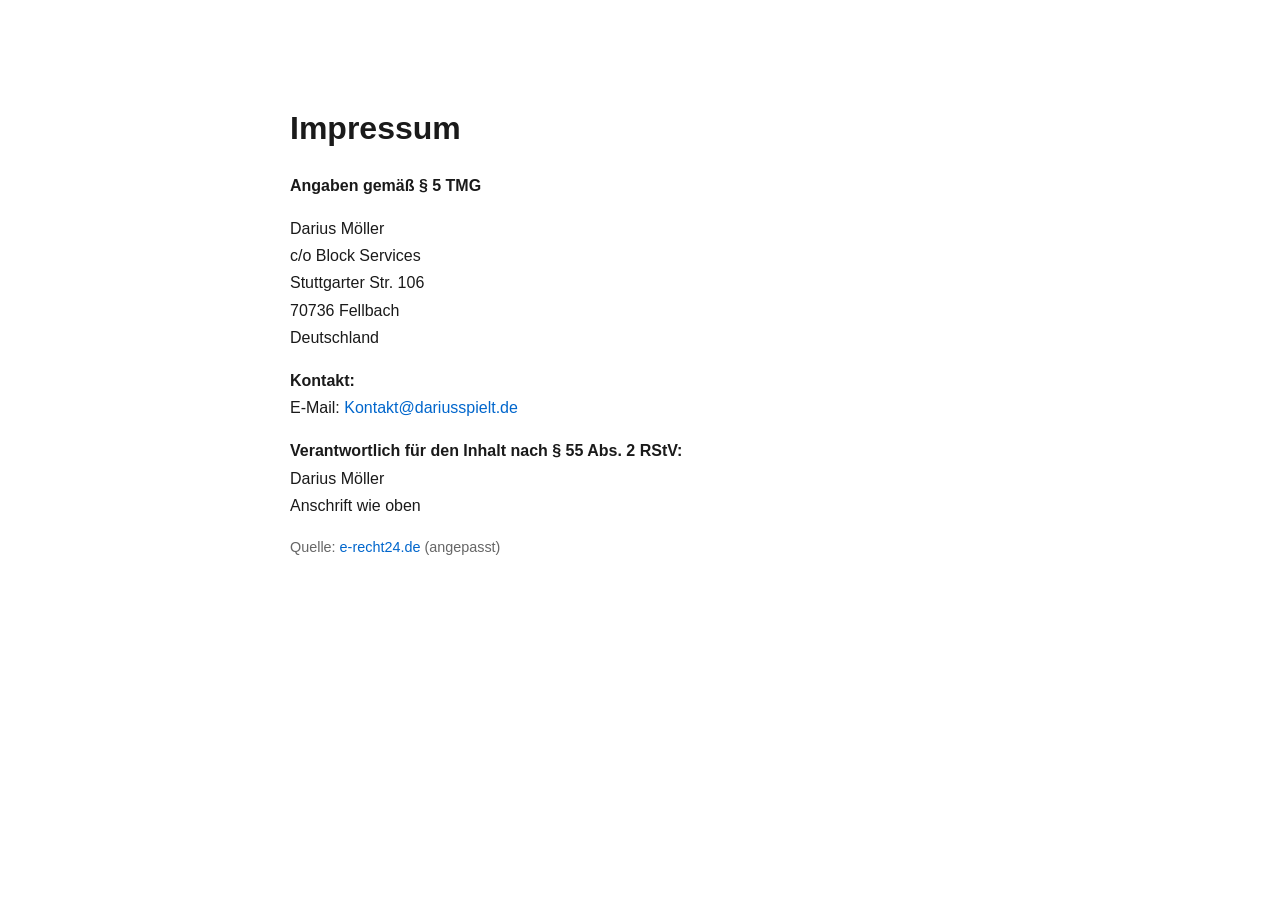
==== index.html @ 1720581f "Update index.html" ====
<!DOCTYPE html>
<html lang="de">
<head>
  <meta charset="UTF-8">
  <title>Impressum</title>
  <meta name="viewport" content="width=device-width, initial-scale=1.0">
  <style>
    :root {
      color-scheme: light dark;
      --bg: #ffffff;
      --fg: #1a1a1a;
      --link: #0066cc;
      --muted: #666666;
    }

    @media (prefers-color-scheme: dark) {
      :root {
        --bg: #121212;
        --fg: #eaeaea;
        --link: #66aaff;
        --muted: #aaaaaa;
      }
    }

    body {
      font-family: -apple-system, BlinkMacSystemFont, "Segoe UI", Roboto, Oxygen, Ubuntu, Cantarell, "Open Sans", "Helvetica Neue", sans-serif;
      background-color: var(--bg); 
      color: var(--fg);
      max-width: 700px;
      margin: 3rem auto;
      padding: 2rem;
      line-height: 1.7;
    }

    h1 {
      font-size: 2rem;
      margin-bottom: 1rem;
    }

    a {
      color: var(--link);
      text-decoration: none;
    }

    a:hover {
      text-decoration: underline;
    }

    p {
      margin: 1rem 0;
    } 

    .muted {
      color: var(--muted);
      font-size: 0.9rem;
    }
  </style>
</head>
<body>
  <h1>Impressum</h1>

  <p><strong>Angaben gemäß § 5 TMG</strong></p>
  <p>
    Darius Möller<br>
    c/o Block Services<br>
    Stuttgarter Str. 106<br>
    70736 Fellbach<br>
    Deutschland
  </p>

  <p><strong>Kontakt:</strong><br>
    E-Mail: <a href="mailto:Kontakt@dariusspielt.de">Kontakt@dariusspielt.de</a>
  </p>

  <p><strong>Verantwortlich für den Inhalt nach § 55 Abs. 2 RStV:</strong><br>
    Darius Möller<br>
    Anschrift wie oben
  </p>

  <p class="muted">Quelle: <a href="https://www.e-recht24.de" target="_blank" rel="noopener noreferrer">e-recht24.de</a> (angepasst)</p>
</body>
</html>
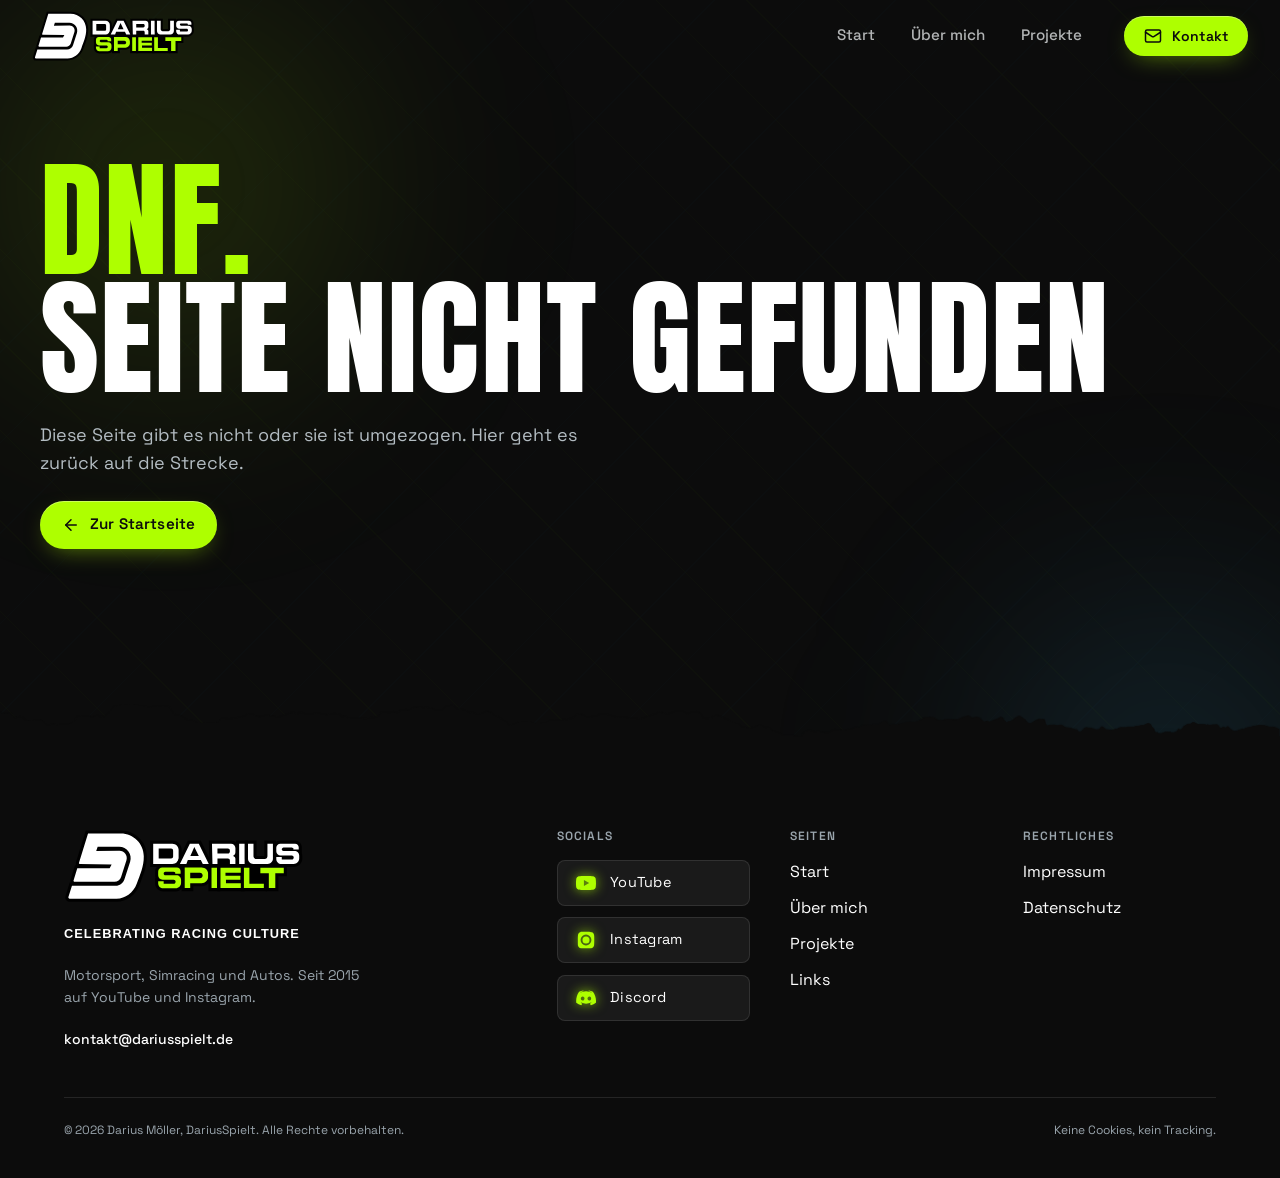
==== commit 7c2c152e: "Google-Search-Console-Bestaetigung einbauen Co-Authored-By: Claude Opus 5.5 <noreply@anthropic.com>" ====
--- a/index.html
+++ b/index.html
@@ -1,82 +1,67 @@
-<!DOCTYPE html>
+<!doctype html>
 <html lang="de">
-<head>
-  <meta charset="UTF-8">
-  <title>Impressum</title>
-  <meta name="viewport" content="width=device-width, initial-scale=1.0">
-  <style>
-    :root {
-      color-scheme: light dark;
-      --bg: #ffffff;
-      --fg: #1a1a1a;
-      --link: #0066cc;
-      --muted: #666666;
-    }
+  <head>
+    <meta charset="UTF-8" />
+    <meta name="viewport" content="width=device-width, initial-scale=1.0, viewport-fit=cover" />
+    <title>DariusSpielt | Motorsport, Simracing &amp; Autos</title>
+    <meta
+      name="description"
+      content="DariusSpielt: Videos über Motorsport, Simracing und Autos seit 2015. Von Darius Möller, Content Creator, Grafikdesigner und Video-Editor."
+    />
+    <meta name="theme-color" content="#0C0C0C" />
+    <!-- Google Search Console, Inhaberschaft bestaetigt am 02.10.2026 -->
+    <meta name="google-site-verification" content="xRB7mwkEUTZWtVDCp880wCZOaAtOMyfoF1t7S5r_OQ0" />
+    <link rel="icon" href="/favicon.ico" sizes="any" />
+    <link rel="canonical" href="https://www.dariusspielt.de/" />
 
-    @media (prefers-color-scheme: dark) {
-      :root {
-        --bg: #121212;
-        --fg: #eaeaea;
-        --link: #66aaff;
-        --muted: #aaaaaa;
+    <meta property="og:type" content="website" />
+    <meta property="og:locale" content="de_DE" />
+    <meta property="og:site_name" content="DariusSpielt" />
+    <meta property="og:title" content="DariusSpielt | Motorsport, Simracing &amp; Autos" />
+    <meta property="og:description" content="Videos über Motorsport, Simracing und Autos seit 2015." />
+    <meta property="og:url" content="https://www.dariusspielt.de/" />
+    <meta property="og:image" content="https://www.dariusspielt.de/og-image.jpg" />
+    <meta property="og:image:width" content="1200" />
+    <meta property="og:image:height" content="630" />
+    <meta property="og:image:alt" content="DariusSpielt: Porsche im DariusSpielt-Design beim Endurance-Rennen" />
+    <meta name="twitter:card" content="summary_large_image" />
+
+    <!-- Strukturierte Daten (29.09.2026): erklaeren Suchmaschinen, wer hinter
+         der Seite steht und welche Profile dazugehoeren (sameAs). Hilft Google,
+         Website, YouTube-Kanal und Instagram als eine Person/Marke zu erkennen. -->
+    <script type="application/ld+json">
+      {
+        "@context": "https://schema.org",
+        "@graph": [
+          {
+            "@type": "Person",
+            "@id": "https://www.dariusspielt.de/#person",
+            "name": "Darius Möller",
+            "alternateName": ["DariusSpielt", "Darius Spielt"],
+            "url": "https://www.dariusspielt.de/",
+            "image": "https://www.dariusspielt.de/darius-moeller.jpg",
+            "jobTitle": "Content Creator, Grafikdesigner und Video-Editor",
+            "description": "Content Creator mit Videos über Motorsport, Simracing und Autos seit 2015.",
+            "knowsAbout": ["Motorsport", "Simracing", "Autos", "Videoschnitt", "Thumbnail-Design"],
+            "sameAs": ["https://www.youtube.com/@DariusSpielt", "https://www.instagram.com/dariiiuz"]
+          },
+          {
+            "@type": "WebSite",
+            "@id": "https://www.dariusspielt.de/#website",
+            "url": "https://www.dariusspielt.de/",
+            "name": "DariusSpielt",
+            "alternateName": ["Darius Spielt", "dariusspielt.de"],
+            "inLanguage": "de-DE",
+            "publisher": { "@id": "https://www.dariusspielt.de/#person" }
+          }
+        ]
       }
-    }
-
-    body {
-      font-family: -apple-system, BlinkMacSystemFont, "Segoe UI", Roboto, Oxygen, Ubuntu, Cantarell, "Open Sans", "Helvetica Neue", sans-serif;
-      background-color: var(--bg); 
-      color: var(--fg);
-      max-width: 700px;
-      margin: 3rem auto;
-      padding: 2rem;
-      line-height: 1.7;
-    }
-
-    h1 {
-      font-size: 2rem;
-      margin-bottom: 1rem;
-    }
-
-    a {
-      color: var(--link);
-      text-decoration: none;
-    }
-
-    a:hover {
-      text-decoration: underline;
-    }
-
-    p {
-      margin: 1rem 0;
-    } 
-
-    .muted {
-      color: var(--muted);
-      font-size: 0.9rem;
-    }
-  </style>
-</head>
-<body>
-  <h1>Impressum</h1>
-
-  <p><strong>Angaben gemäß § 5 TMG</strong></p>
-  <p>
-    Darius Möller<br>
-    c/o Block Services<br>
-    Stuttgarter Str. 106<br>
-    70736 Fellbach<br>
-    Deutschland
-  </p>
-
-  <p><strong>Kontakt:</strong><br>
-    E-Mail: <a href="mailto:Kontakt@dariusspielt.de">Kontakt@dariusspielt.de</a>
-  </p>
-
-  <p><strong>Verantwortlich für den Inhalt nach § 55 Abs. 2 RStV:</strong><br>
-    Darius Möller<br>
-    Anschrift wie oben
-  </p>
-
-  <p class="muted">Quelle: <a href="https://www.e-recht24.de" target="_blank" rel="noopener noreferrer">e-recht24.de</a> (angepasst)</p>
-</body>
+    </script>
+    <script type="module" crossorigin src="/assets/index-WYDnLMFp.js"></script>
+    <link rel="stylesheet" crossorigin href="/assets/index-CUKQoI2V.css">
+  </head>
+  <body>
+    <div id="root"></div>
+    <noscript>Diese Website benötigt JavaScript. Kontakt: kontakt@dariusspielt.de</noscript>
+  </body>
 </html>
--- a/assets/index-CUKQoI2V.css
+++ b/assets/index-CUKQoI2V.css
@@ -0,0 +1 @@
+*,:before,:after{--tw-border-spacing-x: 0;--tw-border-spacing-y: 0;--tw-translate-x: 0;--tw-translate-y: 0;--tw-rotate: 0;--tw-skew-x: 0;--tw-skew-y: 0;--tw-scale-x: 1;--tw-scale-y: 1;--tw-pan-x: ;--tw-pan-y: ;--tw-pinch-zoom: ;--tw-scroll-snap-strictness: proximity;--tw-gradient-from-position: ;--tw-gradient-via-position: ;--tw-gradient-to-position: ;--tw-ordinal: ;--tw-slashed-zero: ;--tw-numeric-figure: ;--tw-numeric-spacing: ;--tw-numeric-fraction: ;--tw-ring-inset: ;--tw-ring-offset-width: 0px;--tw-ring-offset-color: #fff;--tw-ring-color: rgb(59 130 246 / .5);--tw-ring-offset-shadow: 0 0 #0000;--tw-ring-shadow: 0 0 #0000;--tw-shadow: 0 0 #0000;--tw-shadow-colored: 0 0 #0000;--tw-blur: ;--tw-brightness: ;--tw-contrast: ;--tw-grayscale: ;--tw-hue-rotate: ;--tw-invert: ;--tw-saturate: ;--tw-sepia: ;--tw-drop-shadow: ;--tw-backdrop-blur: ;--tw-backdrop-brightness: ;--tw-backdrop-contrast: ;--tw-backdrop-grayscale: ;--tw-backdrop-hue-rotate: ;--tw-backdrop-invert: ;--tw-backdrop-opacity: ;--tw-backdrop-saturate: ;--tw-backdrop-sepia: ;--tw-contain-size: ;--tw-contain-layout: ;--tw-contain-paint: ;--tw-contain-style: }::backdrop{--tw-border-spacing-x: 0;--tw-border-spacing-y: 0;--tw-translate-x: 0;--tw-translate-y: 0;--tw-rotate: 0;--tw-skew-x: 0;--tw-skew-y: 0;--tw-scale-x: 1;--tw-scale-y: 1;--tw-pan-x: ;--tw-pan-y: ;--tw-pinch-zoom: ;--tw-scroll-snap-strictness: proximity;--tw-gradient-from-position: ;--tw-gradient-via-position: ;--tw-gradient-to-position: ;--tw-ordinal: ;--tw-slashed-zero: ;--tw-numeric-figure: ;--tw-numeric-spacing: ;--tw-numeric-fraction: ;--tw-ring-inset: ;--tw-ring-offset-width: 0px;--tw-ring-offset-color: #fff;--tw-ring-color: rgb(59 130 246 / .5);--tw-ring-offset-shadow: 0 0 #0000;--tw-ring-shadow: 0 0 #0000;--tw-shadow: 0 0 #0000;--tw-shadow-colored: 0 0 #0000;--tw-blur: ;--tw-brightness: ;--tw-contrast: ;--tw-grayscale: ;--tw-hue-rotate: ;--tw-invert: ;--tw-saturate: ;--tw-sepia: ;--tw-drop-shadow: ;--tw-backdrop-blur: ;--tw-backdrop-brightness: ;--tw-backdrop-contrast: ;--tw-backdrop-grayscale: ;--tw-backdrop-hue-rotate: ;--tw-backdrop-invert: ;--tw-backdrop-opacity: ;--tw-backdrop-saturate: ;--tw-backdrop-sepia: ;--tw-contain-size: ;--tw-contain-layout: ;--tw-contain-paint: ;--tw-contain-style: }*,:before,:after{box-sizing:border-box;border-width:0;border-style:solid;border-color:#e5e7eb}:before,:after{--tw-content: ""}html,:host{line-height:1.5;-webkit-text-size-adjust:100%;-moz-tab-size:4;-o-tab-size:4;tab-size:4;font-family:Space Grotesk,sans-serif;font-feature-settings:normal;font-variation-settings:normal;-webkit-tap-highlight-color:transparent}body{margin:0;line-height:inherit}hr{height:0;color:inherit;border-top-width:1px}abbr:where([title]){-webkit-text-decoration:underline dotted;text-decoration:underline dotted}h1,h2,h3,h4,h5,h6{font-size:inherit;font-weight:inherit}a{color:inherit;text-decoration:inherit}b,strong{font-weight:bolder}code,kbd,samp,pre{font-family:ui-monospace,SFMono-Regular,Menlo,Monaco,Consolas,Liberation Mono,Courier New,monospace;font-feature-settings:normal;font-variation-settings:normal;font-size:1em}small{font-size:80%}sub,sup{font-size:75%;line-height:0;position:relative;vertical-align:baseline}sub{bottom:-.25em}sup{top:-.5em}table{text-indent:0;border-color:inherit;border-collapse:collapse}button,input,optgroup,select,textarea{font-family:inherit;font-feature-settings:inherit;font-variation-settings:inherit;font-size:100%;font-weight:inherit;line-height:inherit;letter-spacing:inherit;color:inherit;margin:0;padding:0}button,select{text-transform:none}button,input:where([type=button]),input:where([type=reset]),input:where([type=submit]){-webkit-appearance:button;background-color:transparent;background-image:none}:-moz-focusring{outline:auto}:-moz-ui-invalid{box-shadow:none}progress{vertical-align:baseline}::-webkit-inner-spin-button,::-webkit-outer-spin-button{height:auto}[type=search]{-webkit-appearance:textfield;outline-offset:-2px}::-webkit-search-decoration{-webkit-appearance:none}::-webkit-file-upload-button{-webkit-appearance:button;font:inherit}summary{display:list-item}blockquote,dl,dd,h1,h2,h3,h4,h5,h6,hr,figure,p,pre{margin:0}fieldset{margin:0;padding:0}legend{padding:0}ol,ul,menu{list-style:none;margin:0;padding:0}dialog{padding:0}textarea{resize:vertical}input::-moz-placeholder,textarea::-moz-placeholder{opacity:1;color:#9ca3af}input::placeholder,textarea::placeholder{opacity:1;color:#9ca3af}button,[role=button]{cursor:pointer}:disabled{cursor:default}img,svg,video,canvas,audio,iframe,embed,object{display:block;vertical-align:middle}img,video{max-width:100%;height:auto}[hidden]:where(:not([hidden=until-found])){display:none}.sr-only{position:absolute;width:1px;height:1px;padding:0;margin:-1px;overflow:hidden;clip:rect(0,0,0,0);white-space:nowrap;border-width:0}.pointer-events-none{pointer-events:none}.pointer-events-auto{pointer-events:auto}.visible{visibility:visible}.invisible{visibility:hidden}.fixed{position:fixed}.absolute{position:absolute}.relative{position:relative}.sticky{position:sticky}.inset-0{top:0;right:0;bottom:0;left:0}.inset-x-0{left:0;right:0}.inset-y-0{top:0;bottom:0}.-left-\[10\%\]{left:-10%}.-right-\[10\%\]{right:-10%}.bottom-0{bottom:0}.bottom-8{bottom:2rem}.left-0{left:0}.left-2\/4{left:50%}.left-4{left:1rem}.left-5{left:1.25rem}.left-\[3\%\]{left:3%}.left-\[6\%\]{left:6%}.right-\[3\%\]{right:3%}.right-\[6\%\]{right:6%}.top-0{top:0}.top-1\/2,.top-2\/4{top:50%}.top-5{top:1.25rem}.top-6{top:1.5rem}.-z-10{z-index:-10}.z-0{z-index:0}.z-10{z-index:10}.z-20{z-index:20}.z-30{z-index:30}.z-40{z-index:40}.col-span-2{grid-column:span 2 / span 2}.m-0{margin:0}.mx-auto{margin-left:auto;margin-right:auto}.\!mt-0{margin-top:0!important}.-mt-8{margin-top:-2rem}.mb-1{margin-bottom:.25rem}.mb-12{margin-bottom:3rem}.ml-2{margin-left:.5rem}.ml-4{margin-left:1rem}.mt-12{margin-top:3rem}.mt-2{margin-top:.5rem}.mt-4{margin-top:1rem}.mt-5{margin-top:1.25rem}.block{display:block}.inline-block{display:inline-block}.flex{display:flex}.grid{display:grid}.hidden{display:none}.aspect-\[16\/10\]{aspect-ratio:16/10}.aspect-video{aspect-ratio:16 / 9}.size-5{width:1.25rem;height:1.25rem}.size-6{width:1.5rem;height:1.5rem}.\!h-10{height:2.5rem!important}.h-11{height:2.75rem}.h-12{height:3rem}.h-14{height:3.5rem}.h-2{height:.5rem}.h-4{height:1rem}.h-auto{height:auto}.h-full{height:100%}.min-h-\[70dvh\]{min-height:70dvh}.min-h-\[calc\(100dvh-var\(--header-h\)\)\]{min-height:calc(100dvh - var(--header-h))}.min-h-screen{min-height:100vh}.w-11{width:2.75rem}.w-12{width:3rem}.w-4{width:1rem}.w-\[13\.5rem\]{width:13.5rem}.w-\[130px\]{width:130px}.w-\[140px\]{width:140px}.w-\[18rem\]{width:18rem}.w-\[210px\]{width:210px}.w-\[220px\]{width:220px}.w-\[240px\]{width:240px}.w-\[min\(18rem\,calc\(100vw-5rem\)\)\]{width:min(18rem,calc(100vw - 5rem))}.w-auto{width:auto}.w-fit{width:-moz-fit-content;width:fit-content}.w-full{width:100%}.w-px{width:1px}.max-w-5xl{max-width:64rem}.max-w-6xl{max-width:72rem}.max-w-7xl{max-width:80rem}.max-w-\[1200px\]{max-width:1200px}.max-w-\[1240px\]{max-width:1240px}.max-w-\[1400px\]{max-width:1400px}.max-w-\[300px\]{max-width:300px}.max-w-\[34rem\]{max-width:34rem}.max-w-\[36ch\]{max-width:36ch}.max-w-\[46ch\]{max-width:46ch}.max-w-\[48ch\]{max-width:48ch}.max-w-\[520px\]{max-width:520px}.max-w-\[52ch\]{max-width:52ch}.max-w-\[560px\]{max-width:560px}.max-w-\[58ch\]{max-width:58ch}.max-w-\[70ch\]{max-width:70ch}.max-w-none{max-width:none}.shrink-0{flex-shrink:0}.-translate-x-2\/4{--tw-translate-x: -50%;transform:translate(var(--tw-translate-x),var(--tw-translate-y)) rotate(var(--tw-rotate)) skew(var(--tw-skew-x)) skewY(var(--tw-skew-y)) scaleX(var(--tw-scale-x)) scaleY(var(--tw-scale-y))}.-translate-y-1\/2,.-translate-y-2\/4{--tw-translate-y: -50%;transform:translate(var(--tw-translate-x),var(--tw-translate-y)) rotate(var(--tw-rotate)) skew(var(--tw-skew-x)) skewY(var(--tw-skew-y)) scaleX(var(--tw-scale-x)) scaleY(var(--tw-scale-y))}.translate-x-\[2px\]{--tw-translate-x: 2px;transform:translate(var(--tw-translate-x),var(--tw-translate-y)) rotate(var(--tw-rotate)) skew(var(--tw-skew-x)) skewY(var(--tw-skew-y)) scaleX(var(--tw-scale-x)) scaleY(var(--tw-scale-y))}.scale-110{--tw-scale-x: 1.1;--tw-scale-y: 1.1;transform:translate(var(--tw-translate-x),var(--tw-translate-y)) rotate(var(--tw-rotate)) skew(var(--tw-skew-x)) skewY(var(--tw-skew-y)) scaleX(var(--tw-scale-x)) scaleY(var(--tw-scale-y))}.scale-90{--tw-scale-x: .9;--tw-scale-y: .9;transform:translate(var(--tw-translate-x),var(--tw-translate-y)) rotate(var(--tw-rotate)) skew(var(--tw-skew-x)) skewY(var(--tw-skew-y)) scaleX(var(--tw-scale-x)) scaleY(var(--tw-scale-y))}.transform{transform:translate(var(--tw-translate-x),var(--tw-translate-y)) rotate(var(--tw-rotate)) skew(var(--tw-skew-x)) skewY(var(--tw-skew-y)) scaleX(var(--tw-scale-x)) scaleY(var(--tw-scale-y))}@keyframes ping{75%,to{transform:scale(2);opacity:0}}.animate-ping{animation:ping 1s cubic-bezier(0,0,.2,1) infinite}.cursor-pointer{cursor:pointer}.select-none{-webkit-user-select:none;-moz-user-select:none;user-select:none}.resize{resize:both}.grid-cols-1{grid-template-columns:repeat(1,minmax(0,1fr))}.grid-cols-2{grid-template-columns:repeat(2,minmax(0,1fr))}.flex-col{flex-direction:column}.flex-wrap{flex-wrap:wrap}.items-start{align-items:flex-start}.items-center{align-items:center}.items-baseline{align-items:baseline}.justify-center{justify-content:center}.justify-between{justify-content:space-between}.gap-10{gap:2.5rem}.gap-12{gap:3rem}.gap-16{gap:4rem}.gap-2{gap:.5rem}.gap-2\.5{gap:.625rem}.gap-3{gap:.75rem}.gap-4{gap:1rem}.gap-5{gap:1.25rem}.gap-6{gap:1.5rem}.gap-8{gap:2rem}.overflow-hidden{overflow:hidden}.whitespace-nowrap{white-space:nowrap}.rounded-2xl{border-radius:1rem}.rounded-\[20px\]{border-radius:20px}.rounded-full{border-radius:9999px}.rounded-md{border-radius:.375rem}.rounded-t-\[40px\]{border-top-left-radius:40px;border-top-right-radius:40px}.border{border-width:1px}.border-2{border-width:2px}.border-b{border-bottom-width:1px}.border-t{border-top-width:1px}.border-white\/10{border-color:#ffffff1a}.border-white\/15{border-color:#ffffff26}.border-white\/70{border-color:#ffffffb3}.bg-\[\#0C0C0C\]{--tw-bg-opacity: 1;background-color:rgb(12 12 12 / var(--tw-bg-opacity, 1))}.bg-\[\#0C0C0C\]\/55{background-color:#0c0c0c8c}.bg-\[\#141414\]{--tw-bg-opacity: 1;background-color:rgb(20 20 20 / var(--tw-bg-opacity, 1))}.bg-black{--tw-bg-opacity: 1;background-color:rgb(0 0 0 / var(--tw-bg-opacity, 1))}.bg-white\/5{background-color:#ffffff0d}.bg-white\/\[0\.06\]{background-color:#ffffff0f}.bg-repeat{background-repeat:repeat}.object-contain{-o-object-fit:contain;object-fit:contain}.object-cover{-o-object-fit:cover;object-fit:cover}.p-1{padding:.25rem}.p-6{padding:1.5rem}.p-7{padding:1.75rem}.\!px-5{padding-left:1.25rem!important;padding-right:1.25rem!important}.px-2{padding-left:.5rem;padding-right:.5rem}.px-3{padding-left:.75rem;padding-right:.75rem}.px-4{padding-left:1rem;padding-right:1rem}.px-5{padding-left:1.25rem;padding-right:1.25rem}.px-6{padding-left:1.5rem;padding-right:1.5rem}.py-1\.5{padding-top:.375rem;padding-bottom:.375rem}.py-2{padding-top:.5rem;padding-bottom:.5rem}.py-2\.5{padding-top:.625rem;padding-bottom:.625rem}.pb-10{padding-bottom:2.5rem}.pb-24{padding-bottom:6rem}.pb-28{padding-bottom:7rem}.pb-32{padding-bottom:8rem}.pb-48{padding-bottom:12rem}.pt-10{padding-top:2.5rem}.pt-12{padding-top:3rem}.pt-14{padding-top:3.5rem}.pt-16{padding-top:4rem}.pt-2{padding-top:.5rem}.pt-24{padding-top:6rem}.pt-4{padding-top:1rem}.pt-6{padding-top:1.5rem}.pt-8{padding-top:2rem}.text-left{text-align:left}.text-center{text-align:center}.font-anton{font-family:Anton,sans-serif}.font-display{font-family:Kanit,sans-serif}.\!text-sm{font-size:.875rem!important;line-height:1.25rem!important}.text-2xl{font-size:1.5rem;line-height:2rem}.text-\[0\.8rem\]{font-size:.8rem}.text-\[0\.95rem\]{font-size:.95rem}.text-\[0\.98rem\]{font-size:.98rem}.text-\[1\.9rem\]{font-size:1.9rem}.text-\[1rem\]{font-size:1rem}.text-\[2\.6rem\]{font-size:2.6rem}.text-\[2rem\]{font-size:2rem}.text-base{font-size:1rem;line-height:1.5rem}.text-lg{font-size:1.125rem;line-height:1.75rem}.text-sm{font-size:.875rem;line-height:1.25rem}.text-xs{font-size:.75rem;line-height:1rem}.font-black{font-weight:900}.font-bold{font-weight:700}.font-medium{font-weight:500}.font-semibold{font-weight:600}.uppercase{text-transform:uppercase}.tabular-nums{--tw-numeric-spacing: tabular-nums;font-variant-numeric:var(--tw-ordinal) var(--tw-slashed-zero) var(--tw-numeric-figure) var(--tw-numeric-spacing) var(--tw-numeric-fraction)}.leading-none{line-height:1}.leading-relaxed{line-height:1.625}.leading-snug{line-height:1.375}.tracking-\[0\.14em\]{letter-spacing:.14em}.tracking-tight{letter-spacing:-.025em}.tracking-wide{letter-spacing:.025em}.tracking-widest{letter-spacing:.1em}.text-\[\#38bdf8\]{--tw-text-opacity: 1;color:rgb(56 189 248 / var(--tw-text-opacity, 1))}.text-\[\#9aa5ad\]{--tw-text-opacity: 1;color:rgb(154 165 173 / var(--tw-text-opacity, 1))}.text-\[\#D7E2EA\]{--tw-text-opacity: 1;color:rgb(215 226 234 / var(--tw-text-opacity, 1))}.text-\[\#aeff00\]{--tw-text-opacity: 1;color:rgb(174 255 0 / var(--tw-text-opacity, 1))}.text-\[\#b3bcc2\]{--tw-text-opacity: 1;color:rgb(179 188 194 / var(--tw-text-opacity, 1))}.text-white{--tw-text-opacity: 1;color:rgb(255 255 255 / var(--tw-text-opacity, 1))}.text-white\/60{color:#fff9}.text-white\/70{color:#ffffffb3}.text-white\/75{color:#ffffffbf}.text-white\/80{color:#fffc}.no-underline{text-decoration-line:none}.opacity-0{opacity:0}.opacity-20{opacity:.2}.opacity-5{opacity:.05}.opacity-60{opacity:.6}.shadow-\[0_12px_30px_-12px_rgba\(12\,12\,12\,0\.6\)\]{--tw-shadow: 0 12px 30px -12px rgba(12,12,12,.6);--tw-shadow-colored: 0 12px 30px -12px var(--tw-shadow-color);box-shadow:var(--tw-ring-offset-shadow, 0 0 #0000),var(--tw-ring-shadow, 0 0 #0000),var(--tw-shadow)}.shadow-\[0_30px_80px_-30px_rgba\(0\,0\,0\,0\.8\)\]{--tw-shadow: 0 30px 80px -30px rgba(0,0,0,.8);--tw-shadow-colored: 0 30px 80px -30px var(--tw-shadow-color);box-shadow:var(--tw-ring-offset-shadow, 0 0 #0000),var(--tw-ring-shadow, 0 0 #0000),var(--tw-shadow)}.ring-1{--tw-ring-offset-shadow: var(--tw-ring-inset) 0 0 0 var(--tw-ring-offset-width) var(--tw-ring-offset-color);--tw-ring-shadow: var(--tw-ring-inset) 0 0 0 calc(1px + var(--tw-ring-offset-width)) var(--tw-ring-color);box-shadow:var(--tw-ring-offset-shadow),var(--tw-ring-shadow),var(--tw-shadow, 0 0 #0000)}.ring-white\/10{--tw-ring-color: rgb(255 255 255 / .1)}.backdrop-blur-md{--tw-backdrop-blur: blur(12px);-webkit-backdrop-filter:var(--tw-backdrop-blur) var(--tw-backdrop-brightness) var(--tw-backdrop-contrast) var(--tw-backdrop-grayscale) var(--tw-backdrop-hue-rotate) var(--tw-backdrop-invert) var(--tw-backdrop-opacity) var(--tw-backdrop-saturate) var(--tw-backdrop-sepia);backdrop-filter:var(--tw-backdrop-blur) var(--tw-backdrop-brightness) var(--tw-backdrop-contrast) var(--tw-backdrop-grayscale) var(--tw-backdrop-hue-rotate) var(--tw-backdrop-invert) var(--tw-backdrop-opacity) var(--tw-backdrop-saturate) var(--tw-backdrop-sepia)}.backdrop-blur-sm{--tw-backdrop-blur: blur(4px);-webkit-backdrop-filter:var(--tw-backdrop-blur) var(--tw-backdrop-brightness) var(--tw-backdrop-contrast) var(--tw-backdrop-grayscale) var(--tw-backdrop-hue-rotate) var(--tw-backdrop-invert) var(--tw-backdrop-opacity) var(--tw-backdrop-saturate) var(--tw-backdrop-sepia);backdrop-filter:var(--tw-backdrop-blur) var(--tw-backdrop-brightness) var(--tw-backdrop-contrast) var(--tw-backdrop-grayscale) var(--tw-backdrop-hue-rotate) var(--tw-backdrop-invert) var(--tw-backdrop-opacity) var(--tw-backdrop-saturate) var(--tw-backdrop-sepia)}.transition{transition-property:color,background-color,border-color,text-decoration-color,fill,stroke,opacity,box-shadow,transform,filter,backdrop-filter;transition-timing-function:cubic-bezier(.4,0,.2,1);transition-duration:.15s}.transition-all{transition-property:all;transition-timing-function:cubic-bezier(.4,0,.2,1);transition-duration:.15s}.transition-colors{transition-property:color,background-color,border-color,text-decoration-color,fill,stroke;transition-timing-function:cubic-bezier(.4,0,.2,1);transition-duration:.15s}.transition-opacity{transition-property:opacity;transition-timing-function:cubic-bezier(.4,0,.2,1);transition-duration:.15s}.transition-transform{transition-property:transform;transition-timing-function:cubic-bezier(.4,0,.2,1);transition-duration:.15s}.duration-200{transition-duration:.2s}.duration-300{transition-duration:.3s}.duration-500{transition-duration:.5s}.ease-out{transition-timing-function:cubic-bezier(0,0,.2,1)}@font-face{font-family:Space Grotesk;src:url(/assets/spacegrotesk-BhU9QXUp.woff2) format("woff2");font-weight:300 700;font-display:swap}@font-face{font-family:Anton;src:url(/assets/anton-latin-Byf51wtH.woff2) format("woff2");font-weight:400;font-display:swap}@font-face{font-family:Kanit;src:url(/assets/kanit-black-dN0P3GyR.woff2) format("woff2");font-weight:900;font-display:swap}:root{--bg: #0c0c0c;--surface: rgba(255, 255, 255, .04);--surface-hover: rgba(255, 255, 255, .07);--line: rgba(255, 255, 255, .09);--line-strong: rgba(255, 255, 255, .16);--text: #f3f5f6;--muted: #9aa5ad;--accent: #aeff00;--accent-soft: rgba(174, 255, 0, .12);--accent-2: #38bdf8;--header-h: 72px;--radius-card: 20px;--ease-out: cubic-bezier(.16, 1, .3, 1);color-scheme:dark}html{background-color:var(--bg);scroll-behavior:smooth;-webkit-text-size-adjust:100%}body{color:var(--text);font-family:Space Grotesk,system-ui,sans-serif;overscroll-behavior-y:none;-webkit-font-smoothing:antialiased;-moz-osx-font-smoothing:grayscale;text-rendering:optimizeLegibility}*{-webkit-user-select:none;-moz-user-select:none;user-select:none}img,video{-webkit-user-drag:none}::-moz-selection{background:var(--accent);color:#0c0c0c}::selection{background:var(--accent);color:#0c0c0c}:focus-visible{outline:2px solid var(--accent);outline-offset:3px;border-radius:6px}@media (prefers-reduced-motion: reduce){html{scroll-behavior:auto}}[id]{scroll-margin-top:calc(var(--header-h) + 24px)}.nav-link{transition:color .2s ease,text-shadow .2s ease}.nav-link:hover{color:var(--accent);text-shadow:0 0 12px rgba(174,255,0,.6)}.site-header{transition:background-color .35s ease,border-color .35s ease,backdrop-filter .35s ease;border-bottom:1px solid transparent}.site-header.is-scrolled{background-color:#0c0c0cb8;border-bottom-color:var(--line);-webkit-backdrop-filter:blur(16px) saturate(140%);backdrop-filter:blur(16px) saturate(140%)}.header-link{position:relative;padding:8px 2px;color:#f3f5f6b8;transition:color .2s ease}.header-link:after{content:"";position:absolute;left:2px;right:2px;bottom:2px;height:2px;border-radius:2px;background:var(--accent);transform:scaleX(0);transform-origin:left;transition:transform .35s var(--ease-out)}.header-link:hover,.header-link[aria-current=page]{color:var(--text)}.header-link:hover:after,.header-link[aria-current=page]:after{transform:scaleX(1)}.btn{position:relative;display:inline-flex;align-items:center;justify-content:center;gap:10px;height:48px;padding:0 22px;border-radius:9999px;font-size:.95rem;font-weight:600;letter-spacing:.01em;white-space:nowrap;text-decoration:none;transition:transform .25s var(--ease-out),background-color .25s ease,border-color .25s ease,box-shadow .25s ease,color .25s ease}.btn svg{width:18px;height:18px;flex-shrink:0}.btn:active{transform:translateY(1px) scale(.98)}.btn-primary{background:var(--accent);color:#0c0c0c;box-shadow:0 8px 24px -10px #aeff008c,inset 0 1px #ffffff59}.btn-primary:hover{background:#c2ff3d;box-shadow:0 12px 30px -10px #aeff00b3,inset 0 1px #ffffff59;transform:translateY(-1px)}.btn-primary{overflow:hidden;isolation:isolate}.btn-primary:after{content:"";position:absolute;inset:-2px auto -2px 0;width:40%;background:linear-gradient(90deg,transparent,rgba(255,255,255,.75),transparent);transform:translate(-160%) skew(-24deg);pointer-events:none;z-index:1}.btn-primary:hover:after{transform:translate(360%) skew(-24deg);transition:transform .65s var(--ease-out)}.btn:hover .lucide-mail{animation:mailWiggle .6s ease-in-out}@keyframes mailWiggle{0%,to{transform:rotate(0)}25%{transform:rotate(-14deg)}50%{transform:rotate(10deg)}75%{transform:rotate(-6deg)}}.btn-ghost{border:1px solid rgba(174,255,0,.45);background:#0c0c0c59;color:var(--text);-webkit-backdrop-filter:blur(10px);backdrop-filter:blur(10px)}.btn-ghost:hover{border-color:#aeff0080;background:#aeff0014;transform:translateY(-1px)}.btn-dark{background:#0c0c0c;color:#fff;box-shadow:0 10px 30px -12px #0c0c0c99}.btn-dark svg{color:var(--accent)}.btn-dark:hover{background:#1d1d1d;transform:translateY(-1px)}.btn .btn-arrow{transition:transform .3s var(--ease-out)}.btn:hover .btn-arrow{transform:translate(3px)}@font-face{font-family:DS Slogan;src:local("HelveticaNeue-Bold"),local("Helvetica Neue Bold"),local("Helvetica-Bold"),local("Helvetica Bold"),local("Arial-BoldMT"),local("Arial Bold");font-weight:700;font-style:normal}.slogan{font-family:DS Slogan,Arial,sans-serif;font-weight:700;text-transform:uppercase;letter-spacing:.08em}.logo-rev{display:inline-block}.logo-rev:hover img{animation:logoRev .55s ease-in-out}@keyframes logoRev{0%,to{transform:translate(0) rotate(0)}15%{transform:translate(-1px) rotate(-1.5deg)}30%{transform:translate(1.5px,-1px) rotate(1deg)}45%{transform:translate(-1px,1px) rotate(-1deg)}60%{transform:translate(1px) rotate(.6deg)}80%{transform:translate(4px) rotate(0)}}.rec-dot{width:8px;height:8px;border-radius:9999px;background:#ff3b30;box-shadow:0 0 8px #ff3b30cc;animation:recBlink 1.2s steps(2,jump-none) infinite}@keyframes recBlink{0%{opacity:1}to{opacity:.15}}@media (prefers-reduced-motion: reduce){.rec-dot{animation:none}}.scroll-progress{position:absolute;left:0;right:0;bottom:-1px;height:2px;transform-origin:left center;background:linear-gradient(90deg,var(--accent),var(--accent-2));box-shadow:0 0 10px #aeff0099;pointer-events:none}.thumb-link{position:relative;display:block;flex:none;border-radius:1rem}.thumb-play{position:absolute;top:0;right:0;bottom:0;left:0;display:flex;align-items:center;justify-content:center;border-radius:1rem;background:#0c0c0c59;opacity:0;transition:opacity .3s ease;pointer-events:none;z-index:3}.thumb-play span{display:flex;align-items:center;justify-content:center;width:64px;height:64px;border-radius:9999px;background:var(--accent);color:#0c0c0c;box-shadow:0 0 0 8px #aeff0033,0 12px 30px -8px #aeff00b3;transform:scale(.6);transition:transform .45s var(--ease-out)}.thumb-link:hover .thumb-play,.thumb-link:focus-visible .thumb-play{opacity:1}.thumb-link:hover .thumb-play span,.thumb-link:focus-visible .thumb-play span{transform:scale(1)}.float-idle{animation:floatIdle 6s ease-in-out infinite}.float-idle.is-delayed{animation-delay:-3s}@keyframes floatIdle{0%,to{transform:translateY(0) rotate(0)}50%{transform:translateY(-12px) rotate(-2deg)}}.float-idle:hover{animation:iconWiggle .7s ease-in-out}@keyframes iconWiggle{0%,to{transform:rotate(0) scale(1)}20%{transform:rotate(-9deg) scale(1.06)}45%{transform:rotate(7deg) scale(1.06)}70%{transform:rotate(-4deg) scale(1.03)}}.photo-glow{position:relative;isolation:isolate}.photo-glow:before{content:"";position:absolute;top:8%;right:8%;bottom:8%;left:8%;z-index:-1;border-radius:28px;background:linear-gradient(135deg,var(--accent),var(--accent-2));filter:blur(60px);opacity:.25;transition:opacity .5s ease,inset .5s var(--ease-out)}.photo-glow:hover:before{opacity:.5;top:2%;right:2%;bottom:2%;left:2%}.title-bar{display:inline-block;background:#0c0c0c;color:#fff;padding:.16em .45em .1em;line-height:1;transform:skew(-8deg);box-shadow:0 18px 40px -18px #0c0c0cb3}.title-bar>span{display:inline-block;transform:skew(8deg)}.stat-card{position:relative;overflow:hidden;isolation:isolate;background:#0c0c0c;color:#fff;clip-path:polygon(0 0,calc(100% - 26px) 0,100% 26px,100% 100%,26px 100%,0 calc(100% - 26px));transition:transform .45s var(--ease-out)}.cut-corners{clip-path:polygon(0 0,calc(100% - 26px) 0,100% 26px,100% 100%,26px 100%,0 calc(100% - 26px));will-change:transform}.stat-card:hover{transform:translateY(-6px)}.stat-card:before{content:"";position:absolute;top:0;right:0;bottom:0;left:0;z-index:-1;background-image:linear-gradient(rgba(255,255,255,.05) 1px,transparent 1px),linear-gradient(90deg,rgba(255,255,255,.05) 1px,transparent 1px);background-size:22px 22px;-webkit-mask-image:linear-gradient(to bottom,#000,transparent 85%);mask-image:linear-gradient(to bottom,#000,transparent 85%)}.stat-card:after{content:"";position:absolute;right:-30%;top:-40%;width:80%;height:120%;z-index:-1;background:radial-gradient(closest-side,rgba(174,255,0,.22),transparent);opacity:.6;transition:opacity .45s ease}.stat-card:hover:after{opacity:1}.stat-card.is-blue:after{background:radial-gradient(closest-side,rgba(56,189,248,.28),transparent)}.telemetry{position:relative;height:6px;overflow:hidden;background:repeating-linear-gradient(90deg,rgba(255,255,255,.1) 0 10px,transparent 10px 14px)}.telemetry>span{position:absolute;top:0;right:0;bottom:0;left:0;transform-origin:left center;background:repeating-linear-gradient(90deg,var(--accent) 0 10px,transparent 10px 14px);filter:drop-shadow(0 0 6px rgba(174,255,0,.6))}.stat-card.is-blue .telemetry>span{background:repeating-linear-gradient(90deg,var(--accent-2) 0 10px,transparent 10px 14px);filter:drop-shadow(0 0 6px rgba(56,189,248,.6))}.stat-tag{display:inline-flex;align-items:center;gap:8px;padding:5px 10px 4px;background:var(--accent);color:#0c0c0c;font-size:.72rem;font-weight:700;letter-spacing:.14em;text-transform:uppercase;transform:skew(-10deg)}.stat-tag>span{display:inline-block;transform:skew(10deg)}.stat-card.is-blue .stat-tag{background:var(--accent-2)}@media (prefers-reduced-motion: reduce){.logo-rev:hover img,.float-idle,.float-idle:hover,.btn:hover .lucide-mail{animation:none}.scroll-progress{display:none}.btn-primary:after,.stat-card,.photo-glow:before,.thumb-play span{transition:none}}.card{border:1px solid var(--line);border-radius:var(--radius-card);background:var(--surface);box-shadow:inset 0 1px #ffffff0a}.social-btn{position:relative;display:flex;align-items:center;gap:14px;width:100%;padding:11px 18px;border:1px solid rgba(255,255,255,.1);border-radius:8px;background:#ffffff0f;color:#fff;font-size:.9rem;letter-spacing:.02em;text-decoration:none;white-space:nowrap;overflow:hidden;isolation:isolate;contain:paint;transition:background .2s ease,border-color .2s ease}.social-btn:after{content:"";position:absolute;top:0;left:0;width:60%;height:100%;background:linear-gradient(to left,transparent 0%,rgba(255,255,255,.2) 50%,transparent 100%);transform:translate(200%);transition:transform 1.4s ease;will-change:transform;pointer-events:none}.social-btn:hover{background:#ffffff1a;border-color:#aeff0059}.social-btn:hover:after{transform:translate(-200%)}.social-btn-icon{width:20px;height:20px;flex-shrink:0;color:var(--accent);filter:drop-shadow(0 0 6px rgba(174,255,0,.7))}@media (prefers-reduced-motion: reduce){.social-btn,.social-btn:after{transition:none}}.ambient-blob{position:absolute;border-radius:9999px;filter:blur(100px);will-change:transform,opacity}.ambient-blob-a{top:-12%;left:-10%;width:46vw;height:46vw;max-width:640px;max-height:640px;background:radial-gradient(circle,#aeff0029,#aeff0000 70%);animation:ambientDriftA 24s ease-in-out infinite}.ambient-blob-b{bottom:-16%;right:-12%;width:42vw;height:42vw;max-width:600px;max-height:600px;background:radial-gradient(circle,#38bdf829,#38bdf800 70%);animation:ambientDriftB 28s ease-in-out infinite}@keyframes ambientDriftA{0%,to{transform:translate(0) scale(1);opacity:.75}50%{transform:translate(4%,5%) scale(1.12);opacity:1}}@keyframes ambientDriftB{0%,to{transform:translate(0) scale(1);opacity:.7}50%{transform:translate(-5%,-4%) scale(1.1);opacity:1}}.ambient-hatch{position:absolute;top:-20%;right:-20%;bottom:-20%;left:-20%;opacity:.035;background-image:repeating-linear-gradient(45deg,rgba(174,255,0,.5) 0px,rgba(174,255,0,.5) 1px,transparent 1px,transparent 64px),repeating-linear-gradient(-45deg,rgba(56,189,248,.5) 0px,rgba(56,189,248,.5) 1px,transparent 1px,transparent 64px)}.ambient-calm{opacity:1}.ambient-calm .ambient-blob-a{animation-duration:34s}.ambient-calm .ambient-blob-b{animation-duration:40s}.ambient-blob-c{top:38%;left:8%;width:38vw;height:38vw;max-width:560px;max-height:560px;background:radial-gradient(circle,#38bdf824,#aeff000f 45%,#38bdf800 70%);animation:ambientDriftC 46s ease-in-out infinite}@keyframes ambientDriftC{0%,to{transform:translate(0) scale(1);opacity:.6}50%{transform:translate(18%,-10%) scale(1.15);opacity:1}}.section-glow{overflow:hidden;-webkit-mask-image:radial-gradient(closest-side at var(--glow-x) var(--glow-y),#000 25%,transparent 100%);mask-image:radial-gradient(closest-side at var(--glow-x) var(--glow-y),#000 25%,transparent 100%)}.section-glow-orbit{position:absolute;left:var(--glow-x);top:var(--glow-y);width:0;height:0;animation:glowOrbit 40s linear infinite}.section-glow-blob{position:absolute;width:min(52vw,620px);height:min(52vw,620px);margin:calc(min(52vw,620px)/-2) 0 0 calc(min(52vw,620px)/-2);border-radius:9999px;filter:blur(70px);will-change:transform,opacity}.section-glow-blob.is-lime{left:max(-16vw,-220px);top:max(-6vw,-90px);background:radial-gradient(circle,#aeff0047,#aeff0000 68%);animation:glowBreathe 18s ease-in-out infinite}.section-glow-blob.is-sky{left:min(16vw,220px);top:min(6vw,90px);background:radial-gradient(circle,#38bdf852,#38bdf800 68%);animation:glowBreathe 22s ease-in-out infinite reverse}@keyframes glowOrbit{to{transform:rotate(360deg)}}@keyframes glowBreathe{0%,to{opacity:.6;transform:scale(1)}50%{opacity:1;transform:scale(1.2)}}@media (prefers-reduced-motion: reduce){.section-glow-orbit,.section-glow-blob{animation:none}}.streak-drift{animation:streakDrift 38s ease-in-out infinite alternate}@keyframes streakDrift{0%{transform:translate(-4%)}to{transform:translate(6%)}}@media (prefers-reduced-motion: reduce){.ambient-blob-a,.ambient-blob-b,.ambient-blob-c,.streak-drift{animation:none}}.hero-frame{position:relative;isolation:isolate}.hero-frame:before{content:"";position:absolute;top:-3px;right:-3px;bottom:-3px;left:-3px;border-radius:26px;background:conic-gradient(from 0deg,#aeff00,#38bdf8,#aeff00);filter:blur(40px);opacity:.28;z-index:-1;animation:heroFrameSpin 16s linear infinite}@keyframes heroFrameSpin{to{transform:rotate(360deg)}}@media (prefers-reduced-motion: reduce){.hero-frame:before{animation:none}}.marquee-thumb{transition:transform .45s var(--ease-out),box-shadow .45s ease}.marquee-thumb-yellow:hover{transform:scale(1.035);box-shadow:0 0 0 1px #aeff0066,0 18px 40px -12px #aeff0059;z-index:2}.marquee-thumb-blue:hover{transform:scale(1.035);box-shadow:0 0 0 1px #38bdf866,0 18px 40px -12px #38bdf859;z-index:2}@media (prefers-reduced-motion: reduce){.marquee-thumb{transition:none}}.edge-fade{-webkit-mask-image:linear-gradient(to right,transparent 0,#000 6%,#000 94%,transparent 100%);mask-image:linear-gradient(to right,transparent 0,#000 6%,#000 94%,transparent 100%)}.bento-card{position:relative;overflow:hidden;isolation:isolate;border:1px solid var(--line);border-radius:var(--radius-card);background:#121212;transition:border-color .35s ease,transform .5s var(--ease-out)}.bento-card:hover{border-color:#aeff0059}.bento-card img{transition:transform 1.2s var(--ease-out)}.bento-card:hover img{transform:scale(1.04)}.fade-overlay,.fade-split,.fade-stacked{background:linear-gradient(to top,#121212,#12121299 22%,#12121200 50%)}@media (min-width: 1024px){.fade-overlay{background:linear-gradient(to top,#0c0c0cf2,#0c0c0cb3 30%,#0c0c0c00 58%),linear-gradient(to right,#0c0c0c80,#0c0c0c00 55%)}.fade-split{background:linear-gradient(to right,#121212,#1212128c 22%,#12121200 50%)}}.bento-scrim{background:linear-gradient(to top,#0c0c0cf7,#0c0c0cd1 34%,#0c0c0c40 70%,#0c0c0c1a),linear-gradient(to right,#0c0c0c8c,#0c0c0c00 60%)}.bento-icon{display:inline-flex;align-items:center;justify-content:center;width:44px;height:44px;border-radius:12px;background:var(--accent-soft);color:var(--accent)}.bento-icon svg{width:22px;height:22px}.bento-card:hover .bento-icon{animation:iconBurnout .7s var(--ease-out)}@keyframes iconBurnout{0%{transform:rotate(0) scale(1)}60%{transform:rotate(380deg) scale(1.12)}to{transform:rotate(360deg) scale(1)}}.bento-card:after{content:"";position:absolute;left:0;right:0;bottom:0;height:3px;background:linear-gradient(90deg,var(--accent),var(--accent-2));transform:scaleX(0);transform-origin:left center;transition:transform .6s var(--ease-out)}.bento-card:hover:after{transform:scaleX(1)}@media (prefers-reduced-motion: reduce){.bento-card:hover .bento-icon{animation:none}.bento-card:after{transition:none}}.legal h2{margin-top:2.75rem;margin-bottom:.9rem;font-size:1.2rem;font-weight:700;color:var(--text);letter-spacing:-.01em}.legal h3{margin-top:1.6rem;margin-bottom:.5rem;font-size:1rem;font-weight:700;color:var(--text)}.legal p,.legal li{color:#b3bcc2;line-height:1.75}.legal p+p{margin-top:.85rem}.legal ul{margin-top:.6rem;padding-left:1.2rem;list-style:disc}.legal li+li{margin-top:.35rem}.legal a{color:var(--text);text-decoration:underline;text-decoration-color:#aeff0099;text-underline-offset:3px;transition:color .2s ease;overflow-wrap:anywhere}.legal a:hover{color:var(--accent)}.legal strong{color:var(--text);font-weight:600}.status-dot{position:relative;display:inline-flex;width:8px;height:8px;flex-shrink:0;border-radius:9999px;background:var(--accent);box-shadow:0 0 8px 1px #aeff00b3}.status-dot:after{content:"";position:absolute;top:0;right:0;bottom:0;left:0;border-radius:9999px;background:var(--accent);animation:statusPulse 2s ease-out infinite}@keyframes statusPulse{0%{transform:scale(1);opacity:.6}to{transform:scale(2.8);opacity:0}}.icon-btn{display:flex;align-items:center;justify-content:center;width:48px;height:48px;flex-shrink:0;border-radius:9999px;border:1px solid rgba(255,255,255,.12);background:#ffffff0d;color:var(--accent);transition:background .25s ease,border-color .25s ease,transform .25s ease,box-shadow .25s ease}.icon-btn svg{width:20px;height:20px;filter:drop-shadow(0 0 6px rgba(174,255,0,.55))}.icon-btn:hover{background:#aeff001f;border-color:#aeff0066;transform:translateY(-3px);box-shadow:0 10px 22px -10px #aeff008c}.link-card{position:relative;display:flex;align-items:center;gap:16px;width:100%;padding:14px 18px;border-radius:16px;border:1px solid rgba(255,255,255,.1);background:#ffffff0d;text-decoration:none;overflow:hidden;transition:background .25s ease,border-color .25s ease,transform .25s ease}.link-card:after{content:"";position:absolute;top:0;left:0;width:60%;height:100%;background:linear-gradient(to left,transparent 0%,rgba(255,255,255,.12) 50%,transparent 100%);transform:translate(200%);transition:transform 1.1s ease;pointer-events:none}.link-card:hover{background:#ffffff14;border-color:#aeff0059;transform:translateY(-2px)}.link-card:hover:after{transform:translate(-200%)}.link-card-icon{display:flex;align-items:center;justify-content:center;flex-shrink:0;width:44px;height:44px;border-radius:9999px;background:var(--accent-soft);color:var(--accent)}.link-card-icon svg{width:20px;height:20px}.link-card-icon.is-blue{background:#38bdf824;color:var(--accent-2)}.link-card-arrow{margin-left:auto;flex-shrink:0;color:#ffffff59;transition:transform .3s ease,color .3s ease}.link-card:hover .link-card-arrow{transform:translate(3px,-3px);color:var(--accent)}@media (prefers-reduced-motion: reduce){.status-dot:after,.icon-btn,.link-card,.link-card:after,.link-card-arrow,.btn,.bento-card img,.header-link:after{animation:none;transition:none}}.before\:absolute:before{content:var(--tw-content);position:absolute}.before\:inset-0:before{content:var(--tw-content);top:0;right:0;bottom:0;left:0}.before\:translate-x-\[-100\%\]:before{content:var(--tw-content);--tw-translate-x: -100%;transform:translate(var(--tw-translate-x),var(--tw-translate-y)) rotate(var(--tw-rotate)) skew(var(--tw-skew-x)) skewY(var(--tw-skew-y)) scaleX(var(--tw-scale-x)) scaleY(var(--tw-scale-y))}.before\:bg-gradient-to-r:before{content:var(--tw-content);background-image:linear-gradient(to right,var(--tw-gradient-stops))}.before\:from-transparent:before{content:var(--tw-content);--tw-gradient-from: transparent var(--tw-gradient-from-position);--tw-gradient-to: rgb(0 0 0 / 0) var(--tw-gradient-to-position);--tw-gradient-stops: var(--tw-gradient-from), var(--tw-gradient-to)}.before\:via-white\/5:before{content:var(--tw-content);--tw-gradient-to: rgb(255 255 255 / 0) var(--tw-gradient-to-position);--tw-gradient-stops: var(--tw-gradient-from), rgb(255 255 255 / .05) var(--tw-gradient-via-position), var(--tw-gradient-to)}.before\:to-transparent:before{content:var(--tw-content);--tw-gradient-to: transparent var(--tw-gradient-to-position)}.before\:transition-transform:before{content:var(--tw-content);transition-property:transform;transition-timing-function:cubic-bezier(.4,0,.2,1);transition-duration:.15s}.before\:duration-700:before{content:var(--tw-content);transition-duration:.7s}.hover\:scale-105:hover{--tw-scale-x: 1.05;--tw-scale-y: 1.05;transform:translate(var(--tw-translate-x),var(--tw-translate-y)) rotate(var(--tw-rotate)) skew(var(--tw-skew-x)) skewY(var(--tw-skew-y)) scaleX(var(--tw-scale-x)) scaleY(var(--tw-scale-y))}.hover\:border-white:hover{--tw-border-opacity: 1;border-color:rgb(255 255 255 / var(--tw-border-opacity, 1))}.hover\:text-\[\#aeff00\]:hover{--tw-text-opacity: 1;color:rgb(174 255 0 / var(--tw-text-opacity, 1))}.hover\:shadow-lg:hover{--tw-shadow: 0 10px 15px -3px rgb(0 0 0 / .1), 0 4px 6px -4px rgb(0 0 0 / .1);--tw-shadow-colored: 0 10px 15px -3px var(--tw-shadow-color), 0 4px 6px -4px var(--tw-shadow-color);box-shadow:var(--tw-ring-offset-shadow, 0 0 #0000),var(--tw-ring-shadow, 0 0 #0000),var(--tw-shadow)}.hover\:before\:translate-x-\[100\%\]:hover:before{content:var(--tw-content);--tw-translate-x: 100%;transform:translate(var(--tw-translate-x),var(--tw-translate-y)) rotate(var(--tw-rotate)) skew(var(--tw-skew-x)) skewY(var(--tw-skew-y)) scaleX(var(--tw-scale-x)) scaleY(var(--tw-scale-y))}.focus\:not-sr-only:focus{position:static;width:auto;height:auto;padding:0;margin:0;overflow:visible;clip:auto;white-space:normal}.focus\:fixed:focus{position:fixed}.focus\:left-4:focus{left:1rem}.focus\:top-4:focus{top:1rem}.focus\:z-\[100\]:focus{z-index:100}.focus\:rounded-full:focus{border-radius:9999px}.focus\:bg-\[\#aeff00\]:focus{--tw-bg-opacity: 1;background-color:rgb(174 255 0 / var(--tw-bg-opacity, 1))}.focus\:px-4:focus{padding-left:1rem;padding-right:1rem}.focus\:py-2:focus{padding-top:.5rem;padding-bottom:.5rem}.focus\:text-sm:focus{font-size:.875rem;line-height:1.25rem}.focus\:font-semibold:focus{font-weight:600}.focus\:text-\[\#0C0C0C\]:focus{--tw-text-opacity: 1;color:rgb(12 12 12 / var(--tw-text-opacity, 1))}.active\:scale-95:active{--tw-scale-x: .95;--tw-scale-y: .95;transform:translate(var(--tw-translate-x),var(--tw-translate-y)) rotate(var(--tw-rotate)) skew(var(--tw-skew-x)) skewY(var(--tw-skew-y)) scaleX(var(--tw-scale-x)) scaleY(var(--tw-scale-y))}.active\:scale-\[0\.98\]:active{--tw-scale-x: .98;--tw-scale-y: .98;transform:translate(var(--tw-translate-x),var(--tw-translate-y)) rotate(var(--tw-rotate)) skew(var(--tw-skew-x)) skewY(var(--tw-skew-y)) scaleX(var(--tw-scale-x)) scaleY(var(--tw-scale-y))}.group:hover .group-hover\:w-full{width:100%}.group:hover .group-hover\:translate-x-\[0\.4rem\]{--tw-translate-x: .4rem;transform:translate(var(--tw-translate-x),var(--tw-translate-y)) rotate(var(--tw-rotate)) skew(var(--tw-skew-x)) skewY(var(--tw-skew-y)) scaleX(var(--tw-scale-x)) scaleY(var(--tw-scale-y))}.group:hover .group-hover\:text-\[\#0C0C0C\]{--tw-text-opacity: 1;color:rgb(12 12 12 / var(--tw-text-opacity, 1))}.group:hover .group-hover\:text-\[\#e8ffb8\]{--tw-text-opacity: 1;color:rgb(232 255 184 / var(--tw-text-opacity, 1))}.group:hover .group-hover\:opacity-100{opacity:1}.group:hover .group-hover\:opacity-75{opacity:.75}@media (min-width: 640px){.sm\:-bottom-\[115px\]{bottom:-115px}.sm\:-bottom-\[120px\]{bottom:-120px}.sm\:-left-\[190px\]{left:-190px}.sm\:-left-\[265px\]{left:-265px}.sm\:-right-\[200px\]{right:-200px}.sm\:-right-\[215px\]{right:-215px}.sm\:-top-\[130px\]{top:-130px}.sm\:left-8{left:2rem}.sm\:top-7{top:1.75rem}.sm\:col-span-1{grid-column:span 1 / span 1}.sm\:mb-16{margin-bottom:4rem}.sm\:block{display:block}.sm\:h-\[52px\]{height:52px}.sm\:w-\[145px\]{width:145px}.sm\:w-\[155px\]{width:155px}.sm\:w-\[170px\]{width:170px}.sm\:w-\[240px\]{width:240px}.sm\:w-\[300px\]{width:300px}.sm\:w-\[340px\]{width:340px}.sm\:grid-cols-2{grid-template-columns:repeat(2,minmax(0,1fr))}.sm\:grid-cols-3{grid-template-columns:repeat(3,minmax(0,1fr))}.sm\:flex-row{flex-direction:row}.sm\:items-center{align-items:center}.sm\:justify-between{justify-content:space-between}.sm\:gap-14{gap:3.5rem}.sm\:gap-20{gap:5rem}.sm\:gap-5{gap:1.25rem}.sm\:gap-6{gap:1.5rem}.sm\:rounded-t-\[50px\]{border-top-left-radius:50px;border-top-right-radius:50px}.sm\:p-10{padding:2.5rem}.sm\:p-7{padding:1.75rem}.sm\:p-8{padding:2rem}.sm\:px-4{padding-left:1rem;padding-right:1rem}.sm\:px-6{padding-left:1.5rem;padding-right:1.5rem}.sm\:px-7{padding-left:1.75rem;padding-right:1.75rem}.sm\:px-8{padding-left:2rem;padding-right:2rem}.sm\:py-3{padding-top:.75rem;padding-bottom:.75rem}.sm\:pb-12{padding-bottom:3rem}.sm\:pb-32{padding-bottom:8rem}.sm\:pb-56{padding-bottom:14rem}.sm\:pb-60{padding-bottom:15rem}.sm\:pt-14{padding-top:3.5rem}.sm\:pt-2{padding-top:.5rem}.sm\:pt-20{padding-top:5rem}.sm\:pt-24{padding-top:6rem}.sm\:pt-44{padding-top:11rem}.sm\:text-3xl{font-size:1.875rem;line-height:2.25rem}.sm\:text-\[2\.2rem\]{font-size:2.2rem}.sm\:text-\[2\.6rem\]{font-size:2.6rem}.sm\:text-lg{font-size:1.125rem;line-height:1.75rem}}@media (min-width: 768px){.md\:-bottom-\[150px\]{bottom:-150px}.md\:-bottom-\[155px\]{bottom:-155px}.md\:-left-\[250px\]{left:-250px}.md\:-left-\[340px\]{left:-340px}.md\:-right-\[260px\]{right:-260px}.md\:-right-\[280px\]{right:-280px}.md\:-top-\[165px\]{top:-165px}.md\:block{display:block}.md\:flex{display:flex}.md\:hidden{display:none}.md\:w-\[190px\]{width:190px}.md\:w-\[200px\]{width:200px}.md\:w-\[220px\]{width:220px}.md\:w-\[340px\]{width:340px}.md\:grid-cols-2{grid-template-columns:repeat(2,minmax(0,1fr))}.md\:grid-cols-3{grid-template-columns:repeat(3,minmax(0,1fr))}.md\:flex-row{flex-direction:row}.md\:gap-16{gap:4rem}.md\:gap-20{gap:5rem}.md\:gap-24{gap:6rem}.md\:rounded-t-\[60px\]{border-top-left-radius:60px;border-top-right-radius:60px}.md\:px-10{padding-left:2.5rem;padding-right:2.5rem}.md\:px-8{padding-left:2rem;padding-right:2rem}.md\:py-3{padding-top:.75rem;padding-bottom:.75rem}.md\:pb-56{padding-bottom:14rem}.md\:pb-64{padding-bottom:16rem}.md\:pt-24{padding-top:6rem}.md\:pt-48{padding-top:12rem}.md\:text-left{text-align:left}.md\:text-sm{font-size:.875rem;line-height:1.25rem}}@media (min-width: 1024px){.lg\:absolute{position:absolute}.lg\:inset-0{top:0;right:0;bottom:0;left:0}.lg\:inset-x-0{left:0;right:0}.lg\:inset-y-0{top:0;bottom:0}.lg\:bottom-0{bottom:0}.lg\:left-0{left:0}.lg\:right-0{right:0}.lg\:col-span-2{grid-column:span 2 / span 2}.lg\:col-span-3{grid-column:span 3 / span 3}.lg\:col-span-4{grid-column:span 4 / span 4}.lg\:mt-0{margin-top:0}.lg\:block{display:block}.lg\:aspect-\[16\/9\]{aspect-ratio:16/9}.lg\:aspect-auto{aspect-ratio:auto}.lg\:min-h-\[440px\]{min-height:440px}.lg\:w-\[150px\]{width:150px}.lg\:w-\[160px\]{width:160px}.lg\:w-\[400px\]{width:400px}.lg\:w-\[46\%\]{width:46%}.lg\:w-\[60\%\]{width:60%}.lg\:grid-cols-6{grid-template-columns:repeat(6,minmax(0,1fr))}.lg\:grid-cols-\[1\.3fr_2fr\]{grid-template-columns:1.3fr 2fr}.lg\:grid-cols-\[220px_1fr\]{grid-template-columns:220px 1fr}.lg\:flex-row{flex-direction:row}.lg\:items-center{align-items:center}.lg\:gap-16{gap:4rem}.lg\:gap-5{gap:1.25rem}.lg\:p-14{padding:3.5rem}.lg\:px-10{padding-left:2.5rem;padding-right:2.5rem}.lg\:px-8{padding-left:2rem;padding-right:2rem}.lg\:pb-32{padding-bottom:8rem}}
